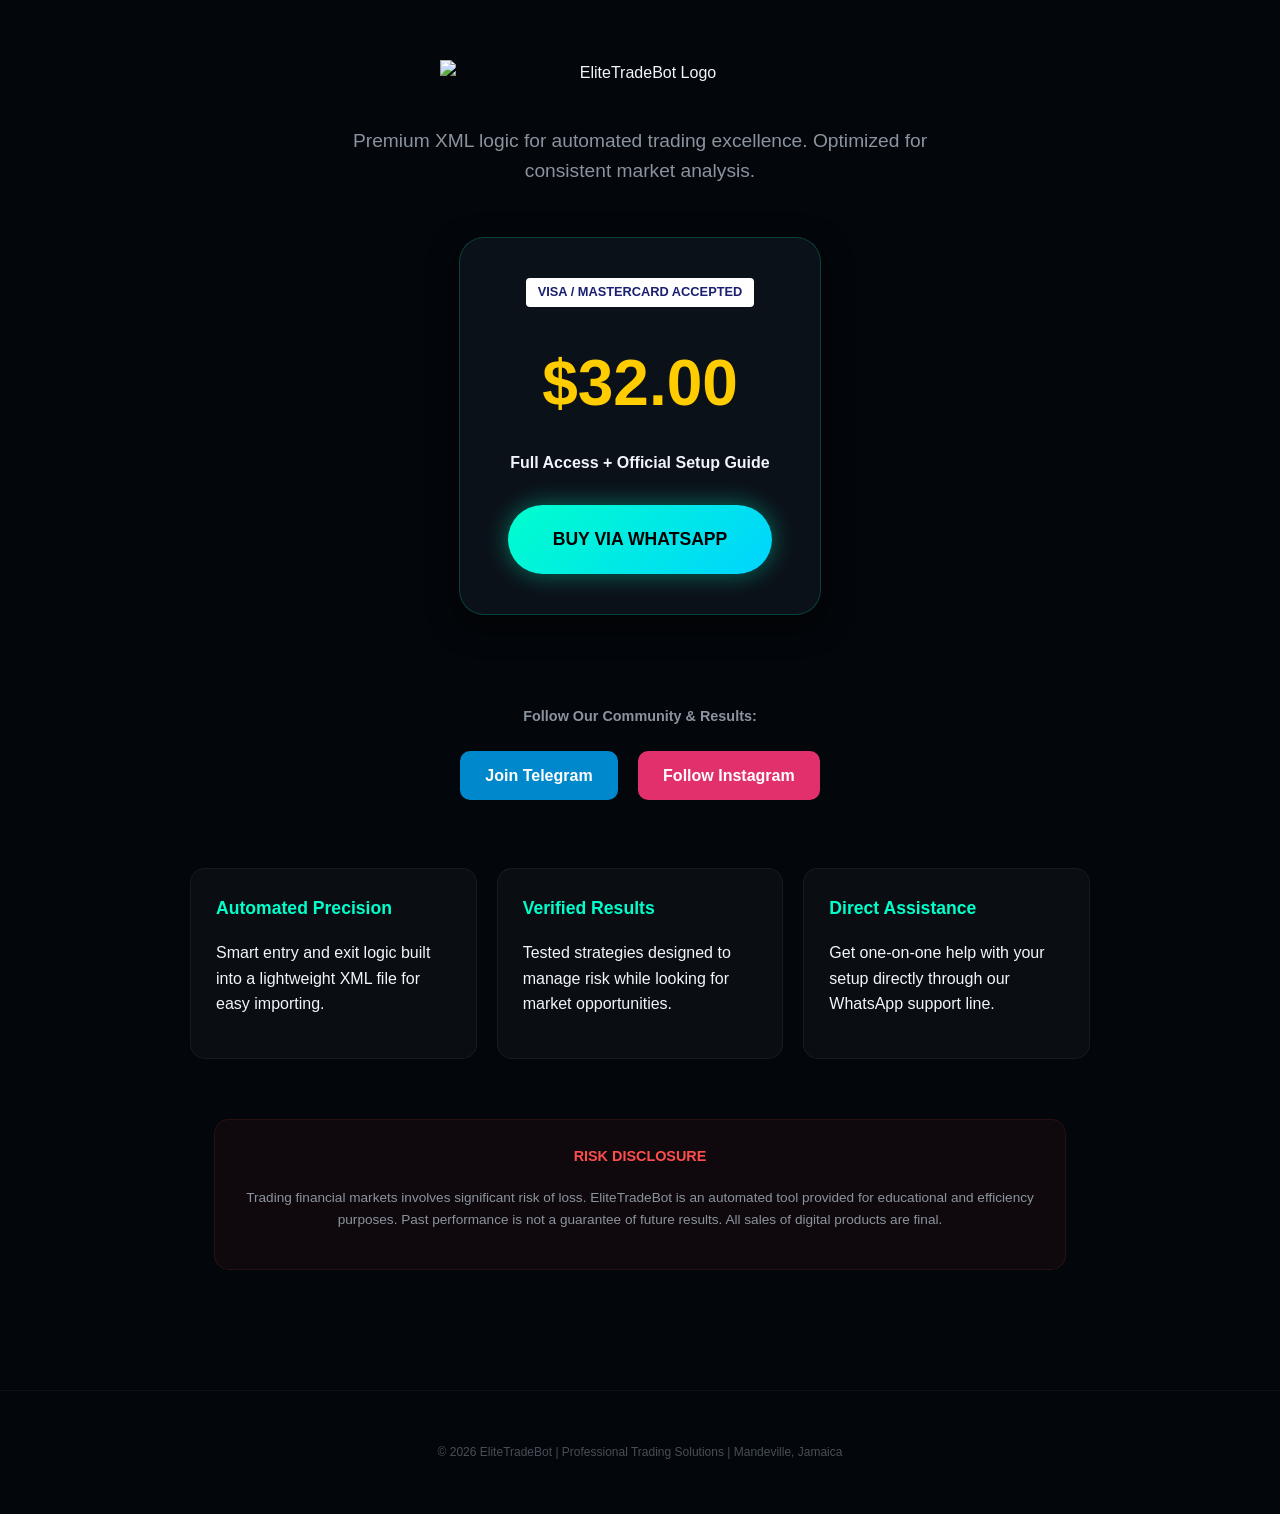
==== index.html @ c14e907a "Add files via upload" ====
<!DOCTYPE html>
<html lang="en">
<head>
    <meta charset="UTF-8">
    <meta name="viewport" content="width=device-width, initial-scale=1.0">
    <title>EliteTradeBot | Official Automated Trading Intelligence</title>
    <style>
        :root {
            --primary: #00ffcc; /* Bright teal from logo */
            --secondary: #ffcc00; /* Gold from logo */
            --bg: #03060a; 
            --card-bg: #0b1118;
            --text: #f0f6fc;
            --text-dim: #8b949e;
            --whatsapp: #25d366;
            --telegram: #0088cc;
            --instagram: #e1306c;
            --danger: #ff4d4d;
        }

        body {
            font-family: 'Inter', -apple-system, sans-serif;
            background-color: var(--bg);
            color: var(--text);
            margin: 0;
            text-align: center;
            line-height: 1.6;
        }

        .container { max-width: 900px; margin: 0 auto; padding: 40px 20px; }

        /* Logo Header */
        .header-logo {
            max-width: 400px;
            width: 90%;
            height: auto;
            margin: 20px auto 40px;
            display: block;
        }

        .hero-desc {
            font-size: 1.2rem;
            color: var(--text-dim);
            max-width: 600px;
            margin: 0 auto 50px;
        }

        /* Price & Action Box */
        .action-card {
            background: var(--card-bg);
            border: 1px solid rgba(0, 255, 204, 0.2);
            padding: 40px 20px;
            border-radius: 25px;
            display: inline-block;
            min-width: 320px;
            margin-bottom: 50px;
            box-shadow: 0 10px 30px rgba(0,0,0,0.5);
        }

        .price-tag {
            font-size: 4rem;
            color: var(--secondary);
            font-weight: 900;
            display: block;
            margin-bottom: 5px;
        }

        .visa-tag {
            background: white;
            color: #1a1f71;
            padding: 4px 12px;
            border-radius: 4px;
            font-weight: 900;
            font-size: 0.8rem;
            margin-bottom: 25px;
            display: inline-block;
        }

        .btn-buy {
            background: linear-gradient(135deg, var(--primary) 0%, #00d4ff 100%);
            color: #000;
            padding: 20px 45px;
            border-radius: 50px;
            text-decoration: none;
            font-weight: 800;
            font-size: 1.1rem;
            text-transform: uppercase;
            box-shadow: 0 0 25px rgba(0, 255, 204, 0.4);
            transition: 0.3s;
            display: inline-block;
        }
        .btn-buy:hover { transform: scale(1.05); box-shadow: 0 0 40px rgba(0, 255, 204, 0.7); }

        /* Socials */
        .social-section { margin: 40px 0; }
        .social-btn {
            display: inline-block;
            margin: 8px;
            padding: 12px 25px;
            border-radius: 10px;
            text-decoration: none;
            color: white;
            font-weight: bold;
            transition: 0.3s;
        }
        .tg { background: var(--telegram); }
        .ig { background: var(--instagram); }
        .social-btn:hover { transform: translateY(-3px); filter: brightness(1.2); }

        /* Features */
        .features-grid {
            display: grid;
            grid-template-columns: repeat(auto-fit, minmax(250px, 1fr));
            gap: 20px;
            margin: 60px 0;
            text-align: left;
        }
        .feature {
            background: rgba(255,255,255,0.03);
            padding: 25px;
            border-radius: 15px;
            border: 1px solid rgba(255,255,255,0.05);
        }
        .feature h3 { color: var(--primary); margin-top: 0; font-size: 1.1rem; }

        /* Legal */
        .disclaimer {
            background: rgba(255, 77, 77, 0.05);
            border: 1px solid rgba(255, 77, 77, 0.1);
            padding: 25px;
            border-radius: 15px;
            font-size: 0.85rem;
            color: var(--text-dim);
            max-width: 800px;
            margin: 0 auto;
        }

        footer { margin-top: 80px; padding: 40px; color: #484f58; border-top: 1px solid rgba(255,255,255,0.05); font-size: 0.75rem; }
    </style>
</head>
<body>

<div class="container">
    <header>
        <!-- Remember to upload your logo file as elitetradebot_logo.png -->
        <img src="elitetradebot_logo.png" alt="EliteTradeBot Logo" class="header-logo">
        <p class="hero-desc">Premium XML logic for automated trading excellence. Optimized for consistent market analysis.</p>
    </header>

    <div class="action-card">
        <div class="visa-tag">VISA / MASTERCARD ACCEPTED</div>
        <span class="price-tag">$32.00</span>
        <p style="margin-bottom: 30px; font-weight: 600;">Full Access + Official Setup Guide</p>
        
        <a href="https://wa.me/18763047407?text=Hello%20EliteTradeBot,%20I%20want%20to%20buy%20the%20Elite%20XML%20Bot%20for%20$32.%20Please%20send%20the%20Visa%20payment%20link." class="btn-buy">
            BUY VIA WHATSAPP
        </a>
    </div>

    <div class="social-section">
        <p style="color: var(--text-dim); margin-bottom: 15px; font-weight: bold; font-size: 0.9rem;">Follow Our Community & Results:</p>
        <a href="https://t.me/elite_TradingBot" class="social-btn tg" target="_blank">Join Telegram</a>
        <a href="https://instagram.com/elite_TradingBot" class="social-btn ig" target="_blank">Follow Instagram</a>
    </div>

    <div class="features-grid">
        <div class="feature">
            <h3>Automated Precision</h3>
            <p>Smart entry and exit logic built into a lightweight XML file for easy importing.</p>
        </div>
        <div class="feature">
            <h3>Verified Results</h3>
            <p>Tested strategies designed to manage risk while looking for market opportunities.</p>
        </div>
        <div class="feature">
            <h3>Direct Assistance</h3>
            <p>Get one-on-one help with your setup directly through our WhatsApp support line.</p>
        </div>
    </div>

    <div class="disclaimer">
        <h4 style="color: var(--danger); margin-top: 0; text-transform: uppercase; font-size: 0.9rem;">Risk Disclosure</h4>
        <p>Trading financial markets involves significant risk of loss. EliteTradeBot is an automated tool provided for educational and efficiency purposes. Past performance is not a guarantee of future results. All sales of digital products are final.</p>
    </div>
</div>

<footer>
    <p>&copy; 2026 EliteTradeBot | Professional Trading Solutions | Mandeville, Jamaica</p>
</footer>

</body>
</html>
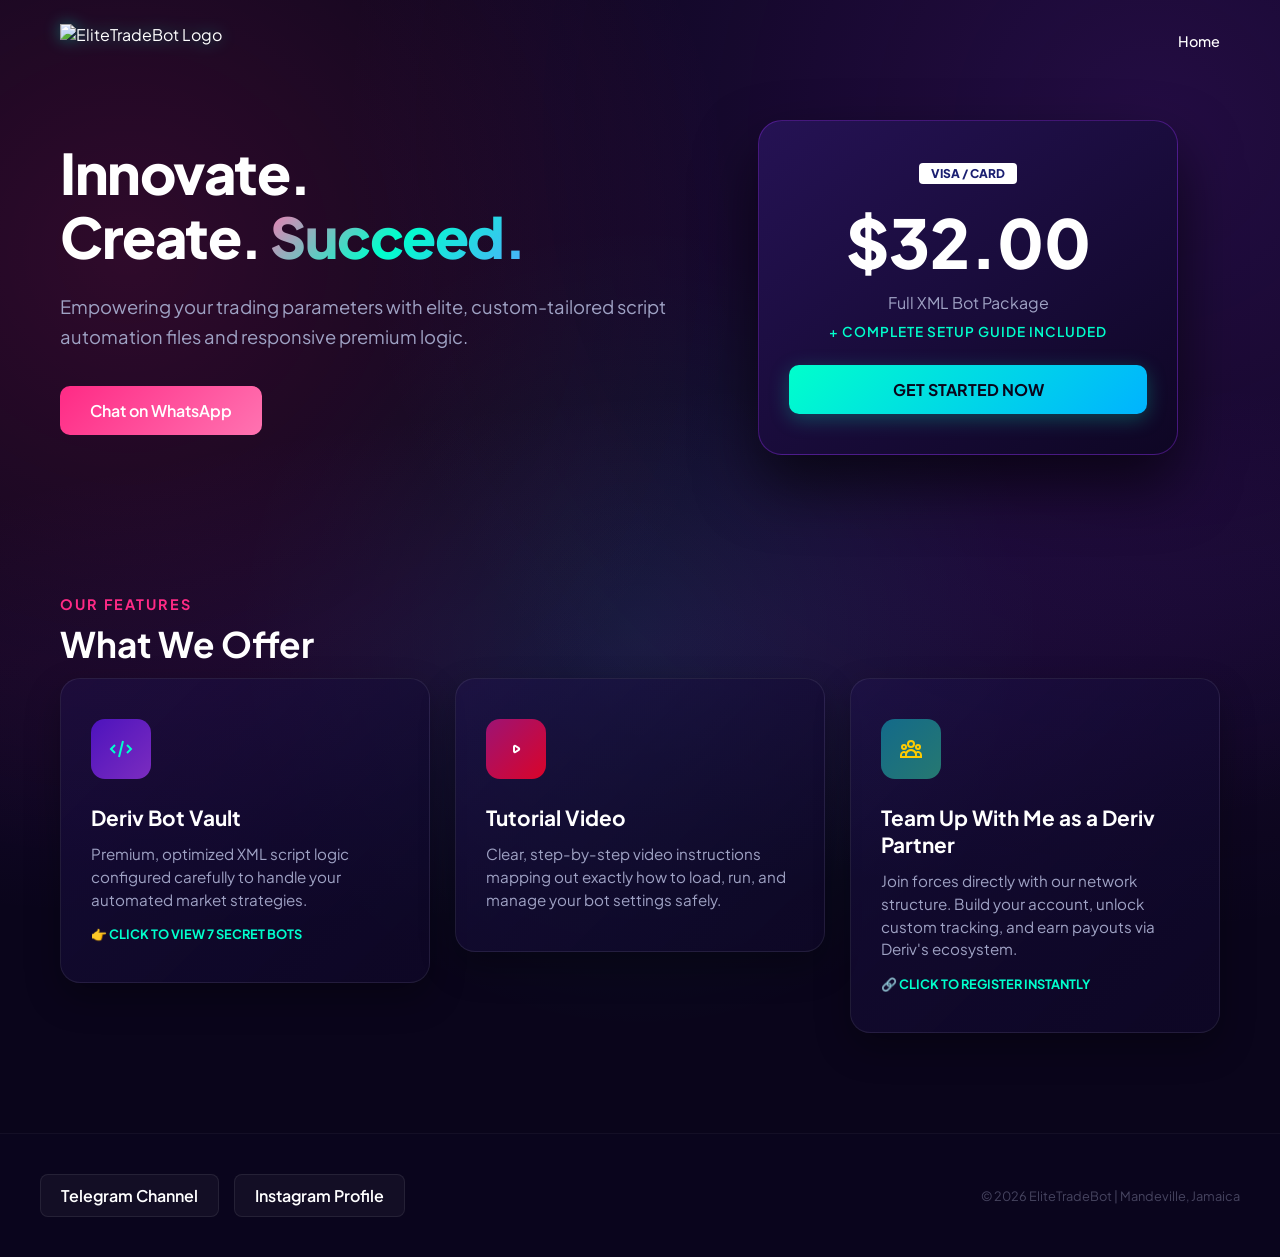
==== commit d1791a58: "Rename index5.html to index.html" ====
--- a/index.html
+++ b/index.html
@@ -3,190 +3,321 @@
 <head>
     <meta charset="UTF-8">
     <meta name="viewport" content="width=device-width, initial-scale=1.0">
-    <title>EliteTradeBot | Official Automated Trading Intelligence</title>
+    <title>EliteTradeBot | Official Store</title>
+    <link rel="preconnect" href="https://fonts.googleapis.com">
+    <link rel="preconnect" href="https://fonts.gstatic.com" crossorigin>
+    <link href="https://fonts.googleapis.com/css2?family=Plus+Jakarta+Sans:wght=400;500;600;700;800&display=swap" rel="stylesheet">
+    
     <style>
         :root {
-            --primary: #00ffcc; /* Bright teal from logo */
-            --secondary: #ffcc00; /* Gold from logo */
-            --bg: #03060a; 
-            --card-bg: #0b1118;
-            --text: #f0f6fc;
-            --text-dim: #8b949e;
-            --whatsapp: #25d366;
-            --telegram: #0088cc;
-            --instagram: #e1306c;
-            --danger: #ff4d4d;
+            --bg-deep: #0a051b;
+            --bg-cosmic: #120931;
+            --text-white: #ffffff;
+            --text-muted: #9fa2c4;
+            --accent-pink: #ff2a85;
+            --accent-purple: #8a2be2;
+            --accent-cyan: #00ffcc;
+            --card-glass: rgba(22, 13, 57, 0.6);
+            --card-border: rgba(255, 255, 255, 0.08);
+        }
+
+        * {
+            box-sizing: border-box;
+            margin: 0;
+            padding: 0;
+            scroll-behavior: smooth;
         }
 
         body {
-            font-family: 'Inter', -apple-system, sans-serif;
-            background-color: var(--bg);
-            color: var(--text);
-            margin: 0;
+            font-family: 'Plus Jakarta Sans', sans-serif;
+            background-color: var(--bg-deep);
+            color: var(--text-white);
+            overflow-x: hidden;
+            position: relative;
+            min-height: 100vh;
+            width: 100%;
+        }
+
+        .cosmic-bg {
+            position: absolute;
+            top: 0;
+            left: 0;
+            width: 100%;
+            height: 100%;
+            background: 
+                radial-gradient(circle at 10% 20%, rgba(255, 42, 133, 0.15) 0%, transparent 40%),
+                radial-gradient(circle at 90% 10%, rgba(138, 43, 226, 0.2) 0%, transparent 50%),
+                radial-gradient(circle at 50% 50%, rgba(0, 255, 204, 0.08) 0%, transparent 45%);
+            z-index: -2;
+        }
+
+        .wave-decorator {
+            position: absolute;
+            width: 200%;
+            height: 600px;
+            background: radial-gradient(ellipse at center, rgba(138, 43, 226, 0.12) 0%, transparent 60%);
+            top: 350px;
+            left: -50%;
+            transform: rotate(-5deg);
+            z-index: -1;
+            pointer-events: none;
+        }
+
+        /* TOP NAVIGATION */
+        .navbar {
+            display: flex;
+            justify-content: space-between;
+            align-items: center;
+            max-width: 1200px;
+            margin: 0 auto;
+            padding: 24px 20px;
+            width: 100%;
+        }
+        .nav-logo-area { display: flex; align-items: center; gap: 10px; }
+        .nav-logo-img { height: 32px; width: auto; filter: drop-shadow(0 0 8px rgba(0, 255, 204, 0.4)); }
+        .nav-links { display: flex; gap: 32px; list-style: none; align-items: center; }
+        .nav-links a { color: var(--text-muted); text-decoration: none; font-size: 0.9rem; font-weight: 500; }
+        .nav-links a.active { color: var(--text-white); }
+
+        /* HERO LAYOUT */
+        .hero-container {
+            max-width: 1200px;
+            margin: 0 auto;
+            padding: 40px 20px 80px 20px;
+            display: grid;
+            grid-template-columns: 1.1fr 0.9fr;
+            align-items: center;
+            gap: 40px;
+            width: 100%;
+        }
+        .hero-text { text-align: left; }
+        .hero-title { font-size: 3.5rem; font-weight: 800; line-height: 1.15; margin-bottom: 24px; letter-spacing: -1.5px; }
+        .gradient-text { background: linear-gradient(135deg, #ff73b1 0%, #00ffcc 50%, #4facfe 100%); -webkit-background-clip: text; -webkit-text-fill-color: transparent; }
+        .hero-subtitle { font-size: 1.15rem; color: var(--text-muted); line-height: 1.6; margin-bottom: 35px; }
+        .hero-buttons { display: flex; gap: 15px; }
+        .btn-primary { background: linear-gradient(135deg, #ff2a85, #ff73b1); color: white; padding: 14px 30px; border-radius: 10px; text-decoration: none; font-weight: 600; text-align: center; }
+        .btn-secondary { background: rgba(255, 255, 255, 0.06); color: white; padding: 14px 30px; border-radius: 10px; text-decoration: none; font-weight: 600; border: 1px solid rgba(255, 255, 255, 0.1); text-align: center; }
+
+        .hero-showcase { display: flex; justify-content: center; align-items: center; width: 100%; }
+        .showcase-pod {
+            background: linear-gradient(145deg, #251254, #0e0624);
+            border: 1px solid rgba(138, 43, 226, 0.4);
+            border-radius: 24px;
+            width: 100%;
+            max-width: 420px;
+            padding: 40px 30px;
             text-align: center;
-            line-height: 1.6;
-        }
-
-        .container { max-width: 900px; margin: 0 auto; padding: 40px 20px; }
-
-        /* Logo Header */
-        .header-logo {
-            max-width: 400px;
-            width: 90%;
-            height: auto;
-            margin: 20px auto 40px;
-            display: block;
-        }
-
-        .hero-desc {
-            font-size: 1.2rem;
-            color: var(--text-dim);
-            max-width: 600px;
-            margin: 0 auto 50px;
-        }
-
-        /* Price & Action Box */
-        .action-card {
-            background: var(--card-bg);
-            border: 1px solid rgba(0, 255, 204, 0.2);
-            padding: 40px 20px;
-            border-radius: 25px;
-            display: inline-block;
-            min-width: 320px;
-            margin-bottom: 50px;
-            box-shadow: 0 10px 30px rgba(0,0,0,0.5);
-        }
-
-        .price-tag {
-            font-size: 4rem;
-            color: var(--secondary);
-            font-weight: 900;
-            display: block;
-            margin-bottom: 5px;
-        }
-
-        .visa-tag {
-            background: white;
-            color: #1a1f71;
-            padding: 4px 12px;
-            border-radius: 4px;
-            font-weight: 900;
-            font-size: 0.8rem;
-            margin-bottom: 25px;
-            display: inline-block;
-        }
-
-        .btn-buy {
-            background: linear-gradient(135deg, var(--primary) 0%, #00d4ff 100%);
-            color: #000;
-            padding: 20px 45px;
-            border-radius: 50px;
-            text-decoration: none;
-            font-weight: 800;
-            font-size: 1.1rem;
-            text-transform: uppercase;
-            box-shadow: 0 0 25px rgba(0, 255, 204, 0.4);
-            transition: 0.3s;
-            display: inline-block;
-        }
-        .btn-buy:hover { transform: scale(1.05); box-shadow: 0 0 40px rgba(0, 255, 204, 0.7); }
-
-        /* Socials */
-        .social-section { margin: 40px 0; }
-        .social-btn {
-            display: inline-block;
-            margin: 8px;
-            padding: 12px 25px;
+            box-shadow: 0 30px 60px rgba(0, 0, 0, 0.6);
+        }
+        .visa-badge { background: #ffffff; color: #1a1f71; display: inline-block; padding: 3px 12px; font-weight: 800; border-radius: 4px; font-size: 0.75rem; margin-bottom: 15px; }
+        .main-price { font-size: 4.2rem; font-weight: 800; color: #ffffff; margin-bottom: 8px; }
+        
+        .btn-pod-cta {
+            background: linear-gradient(135deg, #00ffcc, #00b3ff);
+            color: #0a051b;
+            padding: 14px 30px;
             border-radius: 10px;
             text-decoration: none;
-            color: white;
-            font-weight: bold;
-            transition: 0.3s;
-        }
-        .tg { background: var(--telegram); }
-        .ig { background: var(--instagram); }
-        .social-btn:hover { transform: translateY(-3px); filter: brightness(1.2); }
-
-        /* Features */
-        .features-grid {
-            display: grid;
-            grid-template-columns: repeat(auto-fit, minmax(250px, 1fr));
-            gap: 20px;
-            margin: 60px 0;
-            text-align: left;
-        }
-        .feature {
-            background: rgba(255,255,255,0.03);
-            padding: 25px;
-            border-radius: 15px;
-            border: 1px solid rgba(255,255,255,0.05);
-        }
-        .feature h3 { color: var(--primary); margin-top: 0; font-size: 1.1rem; }
-
-        /* Legal */
-        .disclaimer {
-            background: rgba(255, 77, 77, 0.05);
-            border: 1px solid rgba(255, 77, 77, 0.1);
-            padding: 25px;
-            border-radius: 15px;
-            font-size: 0.85rem;
-            color: var(--text-dim);
-            max-width: 800px;
-            margin: 0 auto;
-        }
-
-        footer { margin-top: 80px; padding: 40px; color: #484f58; border-top: 1px solid rgba(255,255,255,0.05); font-size: 0.75rem; }
+            font-weight: 700;
+            display: block;
+            margin-top: 25px;
+            box-shadow: 0 5px 20px rgba(0, 255, 204, 0.25);
+            transition: transform 0.2s, box-shadow 0.2s;
+        }
+        .btn-pod-cta:hover { transform: translateY(-2px); box-shadow: 0 8px 25px rgba(0, 255, 204, 0.4); }
+
+        /* FEATURE MATRIX */
+        .services-section { max-width: 1200px; margin: 0 auto; padding: 60px 20px 100px 20px; width: 100%; }
+        .section-tag { color: var(--accent-pink); font-size: 0.9rem; font-weight: 700; text-transform: uppercase; letter-spacing: 2px; margin-bottom: 8px; display: block; }
+        .section-title { font-size: 2.2rem; font-weight: 700; margin-bottom: 12px; }
+        .section-subtitle { color: var(--text-muted); font-size: 1rem; margin-bottom: 50px; }
+        .grid-3-col { display: grid; grid-template-columns: repeat(3, 1fr); gap: 25px; align-items: start; }
+
+        .feature-card {
+            background: linear-gradient(135deg, rgba(31, 18, 79, 0.45) 0%, rgba(15, 8, 41, 0.7) 100%);
+            border: 1px solid var(--card-border);
+            border-radius: 20px;
+            padding: 40px 30px;
+            box-shadow: 0 15px 35px rgba(0,0,0,0.3);
+            position: relative;
+            text-decoration: none;
+            color: inherit;
+            display: block;
+        }
+        .clickable-card { cursor: pointer; transition: border-color 0.2s, transform 0.2s; }
+        .clickable-card:hover { border-color: var(--accent-cyan); transform: translateY(-2px); }
+        
+        .icon-box { width: 60px; height: 60px; border-radius: 14px; display: flex; align-items: center; justify-content: center; margin-bottom: 25px; }
+        .ib-1 { background: linear-gradient(135deg, #4d13bd, #7b2cbf); color: #00ffcc; }
+        .ib-2 { background: linear-gradient(135deg, #9d1374, #d90429); color: #ffffff; }
+        .ib-3 { background: linear-gradient(135deg, #136a8a, #267871); color: #ffcc00; }
+
+        .feature-card h3 { font-size: 1.3rem; font-weight: 700; margin-bottom: 12px; text-align: left; }
+        .feature-card p { font-size: 0.95rem; color: var(--text-muted); line-height: 1.5; text-align: left; }
+        .click-hint { display: block; margin-top: 15px; font-size: 0.8rem; font-weight: 700; color: var(--accent-cyan); text-transform: uppercase; text-align: left; }
+
+        /* Expandable Vault Panel */
+        .bots-expansion-panel { display: none; margin-top: 25px; padding-top: 20px; border-top: 1px solid rgba(255, 255, 255, 0.08); }
+        .bot-lock-item { display: flex; justify-content: space-between; align-items: center; background: rgba(10, 5, 27, 0.6); padding: 12px 16px; border-radius: 10px; margin-bottom: 10px; gap: 10px; }
+        .bot-info-title { font-size: 0.9rem; font-weight: 600; text-align: left; }
+        .btn-unlock-bot { background: rgba(0, 255, 204, 0.1); color: var(--accent-cyan); border: 1px solid rgba(0, 255, 204, 0.3); padding: 6px 14px; font-size: 0.8rem; font-weight: 700; border-radius: 6px; cursor: pointer; white-space: nowrap; }
+        .btn-unlock-bot:hover { background: var(--accent-cyan); color: var(--bg-deep); }
+
+        .community-tray { background: rgba(11, 6, 31, 0.8); padding: 40px 20px; text-align: center; border-top: 1px solid rgba(255, 255, 255, 0.04); width: 100%; }
+        .tray-container { max-width: 1200px; margin: 0 auto; display: flex; justify-content: space-between; align-items: center; flex-wrap: wrap; gap: 20px; width: 100%; }
+        .social-links { display: flex; gap: 15px; }
+        .soc-btn { color: white; text-decoration: none; font-weight: 600; padding: 10px 20px; border-radius: 8px; background: rgba(255, 255, 255, 0.04); border: 1px solid rgba(255, 255, 255, 0.08); }
+        .footer-text { color: rgba(159, 162, 196, 0.4); font-size: 0.8rem; }
+
+        @media (max-width: 968px) {
+            .hero-container { grid-template-columns: 1fr; text-align: center; }
+            .hero-text { text-align: center; }
+            .hero-buttons { justify-content: center; }
+            .grid-3-col { grid-template-columns: 1fr; }
+            .nav-links { gap: 15px; }
+        }
     </style>
 </head>
 <body>
 
-<div class="container">
-    <header>
-        <!-- Remember to upload your logo file as elitetradebot_logo.png -->
-        <img src="elitetradebot_logo.png" alt="EliteTradeBot Logo" class="header-logo">
-        <p class="hero-desc">Premium XML logic for automated trading excellence. Optimized for consistent market analysis.</p>
-    </header>
-
-    <div class="action-card">
-        <div class="visa-tag">VISA / MASTERCARD ACCEPTED</div>
-        <span class="price-tag">$32.00</span>
-        <p style="margin-bottom: 30px; font-weight: 600;">Full Access + Official Setup Guide</p>
-        
-        <a href="https://wa.me/18763047407?text=Hello%20EliteTradeBot,%20I%20want%20to%20buy%20the%20Elite%20XML%20Bot%20for%20$32.%20Please%20send%20the%20Visa%20payment%20link." class="btn-buy">
-            BUY VIA WHATSAPP
+<div class="cosmic-bg"></div>
+<div class="wave-decorator"></div>
+
+<nav class="navbar">
+    <div class="nav-logo-area">
+        <img src="logo.png.jpeg" alt="EliteTradeBot Logo" class="nav-logo-img">
+    </div>
+    <ul class="nav-links">
+        <li><a href="#" class="active">Home</a></li>
+    </ul>
+</nav>
+
+<section class="hero-container">
+    <div class="hero-text">
+        <h1 class="hero-title">Innovate.<br>Create. <span class="gradient-text">Succeed.</span></h1>
+        <p class="hero-subtitle">Empowering your trading parameters with elite, custom-tailored script automation files and responsive premium logic.</p>
+        <div class="hero-buttons">
+            <a href="https://wa.me/18763047407?text=Hello,%20I%20want%20to%20get%20started%20with%20EliteTradeBot" class="btn-primary" target="_blank">Chat on WhatsApp</a>
+        </div>
+    </div>
+    
+    <div class="hero-showcase">
+        <div class="showcase-pod">
+            <div class="visa-badge">VISA / CARD</div>
+            <div class="main-price">$32.00</div>
+            <p style="color: var(--text-muted); font-size: 1rem; margin-bottom: 10px;">Full XML Bot Package</p>
+            <p style="color: var(--accent-cyan); font-weight: 600; font-size: 0.85rem; letter-spacing: 1px;">+ COMPLETE SETUP GUIDE INCLUDED</p>
+            <a href="https://wa.me/18763047407?text=Hello,%20I%20want%20to%20get%20started%20with%20EliteTradeBot" target="_blank" class="btn-pod-cta">GET STARTED NOW</a>
+        </div>
+    </div>
+</section>
+
+<section class="services-section">
+    <span class="section-tag">Our Features</span>
+    <h2 class="section-title">What We Offer</h2>
+    
+    <div class="grid-3-col">
+        <div class="feature-card clickable-card" onclick="toggleBotsPanel(event)">
+            <div class="icon-box ib-1">
+                <svg width="24" height="24" fill="none" stroke="currentColor" stroke-width="2" viewBox="0 0 24 24"><path d="M10 20l4-16m4 4l4 4-4 4M6 16l-4-4 4-4"></path></svg>
+            </div>
+            <h3>Deriv Bot Vault</h3>
+            <p>Premium, optimized XML script logic configured carefully to handle your automated market strategies.</p>
+            <span class="click-hint">👉 Click to view 7 Secret Bots</span>
+
+            <div class="bots-expansion-panel" id="botsPanel">
+                <div class="bot-lock-item">
+                    <span class="bot-info-title">🤖 Elite Bot 1: Digit Over Parameter</span>
+                    <button class="btn-unlock-bot" onclick="triggerBotUnlock(event, 1)">Download</button>
+                </div>
+                <div class="bot-lock-item">
+                    <span class="bot-info-title">🤖 Elite Bot 2: Digit Under Parameter</span>
+                    <button class="btn-unlock-bot" onclick="triggerBotUnlock(event, 2)">Download</button>
+                </div>
+                <div class="bot-lock-item">
+                    <span class="bot-info-title">🤖 Elite Bot 3: Accumulator System</span>
+                    <button class="btn-unlock-bot" onclick="triggerBotUnlock(event, 3)">Download</button>
+                </div>
+                <div class="bot-lock-item">
+                    <span class="bot-info-title">🤖 Elite Bot 4: Martingale Pro Engine</span>
+                    <button class="btn-unlock-bot" onclick="triggerBotUnlock(event, 4)">Download</button>
+                </div>
+                <div class="bot-lock-item">
+                    <span class="bot-info-title">🤖 Elite Bot 5: Volatility Max Logic</span>
+                    <button class="btn-unlock-bot" onclick="triggerBotUnlock(event, 5)">Download</button>
+                </div>
+                <div class="bot-lock-item">
+                    <span class="bot-info-title">🤖 Elite Bot 6: Barrier Logic Execution</span>
+                    <button class="btn-unlock-bot" onclick="triggerBotUnlock(event, 6)">Download</button>
+                </div>
+                <div class="bot-lock-item">
+                    <span class="bot-info-title">🤖 Elite Bot 7: High-Speed Trader</span>
+                    <button class="btn-unlock-bot" onclick="triggerBotUnlock(event, 7)">Download</button>
+                </div>
+            </div>
+        </div>
+        
+        <div class="feature-card">
+            <div class="icon-box ib-2">
+                <svg width="24" height="24" fill="none" stroke="currentColor" stroke-width="2" viewBox="0 0 24 24"><path d="M14.752 11.168l-3.197-2.132A1 1 0 0010 9.87v4.263a1 1 0 001.555.832l3.197-2.132a1 1 0 000-1.664z"></path></svg>
+            </div>
+            <h3>Tutorial Video</h3>
+            <p>Clear, step-by-step video instructions mapping out exactly how to load, run, and manage your bot settings safely.</p>
+        </div>
+        
+        <a href="https://partner-tracking.deriv.com/click?a=16463&o=1&c=3&link_id=1" target="_blank" class="feature-card clickable-card">
+            <div class="icon-box ib-3">
+                <svg width="24" height="24" fill="none" stroke="currentColor" stroke-width="2" viewBox="0 0 24 24"><path d="M17 20h5v-2a3 3 0 00-5.356-1.857M17 20H7m10 0v-2c0-.656-.126-1.283-.356-1.857M7 20H2v-2a3 3 0 015.356-1.857M7 20v-2c0-.656.126-1.283.356-1.857m0 0a5.002 5.002 0 019.288 0M15 7a3 3 0 11-6 0 3 3 0 016 0zm6 3a2 2 0 11-4 0 2 2 0 014 0zM7 10a2 2 0 11-4 0 2 2 0 014 0z"></path></svg>
+            </div>
+            <h3>Team Up With Me as a Deriv Partner</h3>
+            <p>Join forces directly with our network structure. Build your account, unlock custom tracking, and earn payouts via Deriv's ecosystem.</p>
+            <span class="click-hint">🔗 Click to Register Instantly</span>
         </a>
     </div>
-
-    <div class="social-section">
-        <p style="color: var(--text-dim); margin-bottom: 15px; font-weight: bold; font-size: 0.9rem;">Follow Our Community & Results:</p>
-        <a href="https://t.me/elite_TradingBot" class="social-btn tg" target="_blank">Join Telegram</a>
-        <a href="https://instagram.com/elite_TradingBot" class="social-btn ig" target="_blank">Follow Instagram</a>
-    </div>
-
-    <div class="features-grid">
-        <div class="feature">
-            <h3>Automated Precision</h3>
-            <p>Smart entry and exit logic built into a lightweight XML file for easy importing.</p>
-        </div>
-        <div class="feature">
-            <h3>Verified Results</h3>
-            <p>Tested strategies designed to manage risk while looking for market opportunities.</p>
-        </div>
-        <div class="feature">
-            <h3>Direct Assistance</h3>
-            <p>Get one-on-one help with your setup directly through our WhatsApp support line.</p>
-        </div>
-    </div>
-
-    <div class="disclaimer">
-        <h4 style="color: var(--danger); margin-top: 0; text-transform: uppercase; font-size: 0.9rem;">Risk Disclosure</h4>
-        <p>Trading financial markets involves significant risk of loss. EliteTradeBot is an automated tool provided for educational and efficiency purposes. Past performance is not a guarantee of future results. All sales of digital products are final.</p>
-    </div>
-</div>
-
-<footer>
-    <p>&copy; 2026 EliteTradeBot | Professional Trading Solutions | Mandeville, Jamaica</p>
+</section>
+
+<footer class="community-tray">
+    <div class="tray-container">
+        <div class="social-links">
+            <a href="https://t.me/elite_TradingBot" target="_blank" class="soc-btn">Telegram Channel</a>
+            <a href="https://instagram.com/elite_TradingBot" target="_blank" class="soc-btn">Instagram Profile</a>
+        </div>
+        <p class="footer-text">&copy; 2026 EliteTradeBot | Mandeville, Jamaica</p>
+    </div>
 </footer>
+
+<script>
+    // File target references for forced automatic downloads
+    const BOT_DOWNLOAD_LINKS = {
+        1: "elite-bot1-digit-over.xml",
+        2: "elite-bot2-digit-under.xml",
+        3: "elite-bot3-accumulator.xml",
+        4: "elite-bot4-martingale-pro.xml",
+        5: "elite-bot5-volatility-max.xml",
+        6: "elite-bot6-barrier-logic.xml",
+        7: "elite-bot7-speed-trader.xml"
+    };
+
+    function toggleBotsPanel(event) {
+        if (event.target.tagName === 'BUTTON' || event.target.closest('.bots-expansion-panel')) return;
+        
+        var panel = document.getElementById('botsPanel');
+        panel.style.display = (panel.style.display === 'block') ? 'none' : 'block';
+    }
+
+    // Direct download trigger without prompt verification
+    function triggerBotUnlock(event, botId) {
+        event.stopPropagation();
+        
+        const fileUrl = BOT_DOWNLOAD_LINKS[botId];
+        const link = document.createElement('a');
+        link.href = fileUrl;
+        link.setAttribute('download', fileUrl);
+        document.body.appendChild(link);
+        link.click();
+        document.body.removeChild(link);
+    }
+</script>
 
 </body>
 </html>
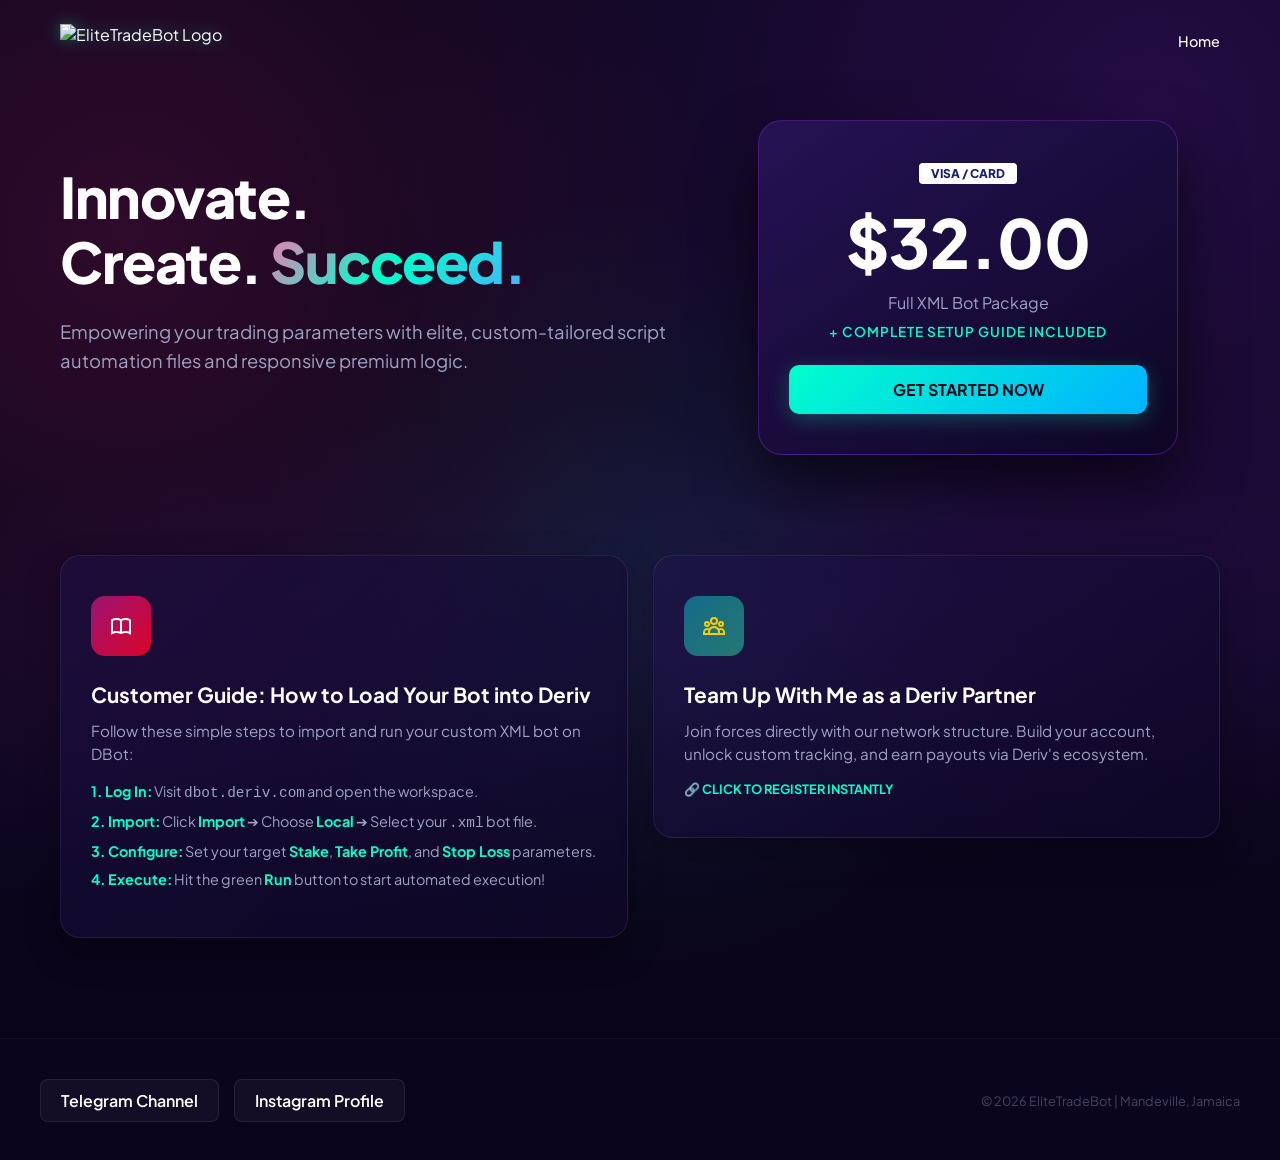
==== commit f5111d81: "Rename index2.html to index.html" ====
--- a/index.html
+++ b/index.html
@@ -94,9 +94,6 @@
         .hero-title { font-size: 3.5rem; font-weight: 800; line-height: 1.15; margin-bottom: 24px; letter-spacing: -1.5px; }
         .gradient-text { background: linear-gradient(135deg, #ff73b1 0%, #00ffcc 50%, #4facfe 100%); -webkit-background-clip: text; -webkit-text-fill-color: transparent; }
         .hero-subtitle { font-size: 1.15rem; color: var(--text-muted); line-height: 1.6; margin-bottom: 35px; }
-        .hero-buttons { display: flex; gap: 15px; }
-        .btn-primary { background: linear-gradient(135deg, #ff2a85, #ff73b1); color: white; padding: 14px 30px; border-radius: 10px; text-decoration: none; font-weight: 600; text-align: center; }
-        .btn-secondary { background: rgba(255, 255, 255, 0.06); color: white; padding: 14px 30px; border-radius: 10px; text-decoration: none; font-weight: 600; border: 1px solid rgba(255, 255, 255, 0.1); text-align: center; }
 
         .hero-showcase { display: flex; justify-content: center; align-items: center; width: 100%; }
         .showcase-pod {
@@ -127,11 +124,8 @@
         .btn-pod-cta:hover { transform: translateY(-2px); box-shadow: 0 8px 25px rgba(0, 255, 204, 0.4); }
 
         /* FEATURE MATRIX */
-        .services-section { max-width: 1200px; margin: 0 auto; padding: 60px 20px 100px 20px; width: 100%; }
-        .section-tag { color: var(--accent-pink); font-size: 0.9rem; font-weight: 700; text-transform: uppercase; letter-spacing: 2px; margin-bottom: 8px; display: block; }
-        .section-title { font-size: 2.2rem; font-weight: 700; margin-bottom: 12px; }
-        .section-subtitle { color: var(--text-muted); font-size: 1rem; margin-bottom: 50px; }
-        .grid-3-col { display: grid; grid-template-columns: repeat(3, 1fr); gap: 25px; align-items: start; }
+        .services-section { max-width: 1200px; margin: 0 auto; padding: 20px 20px 100px 20px; width: 100%; }
+        .grid-2-col { display: grid; grid-template-columns: repeat(2, 1fr); gap: 25px; align-items: start; }
 
         .feature-card {
             background: linear-gradient(135deg, rgba(31, 18, 79, 0.45) 0%, rgba(15, 8, 41, 0.7) 100%);
@@ -148,20 +142,29 @@
         .clickable-card:hover { border-color: var(--accent-cyan); transform: translateY(-2px); }
         
         .icon-box { width: 60px; height: 60px; border-radius: 14px; display: flex; align-items: center; justify-content: center; margin-bottom: 25px; }
-        .ib-1 { background: linear-gradient(135deg, #4d13bd, #7b2cbf); color: #00ffcc; }
         .ib-2 { background: linear-gradient(135deg, #9d1374, #d90429); color: #ffffff; }
         .ib-3 { background: linear-gradient(135deg, #136a8a, #267871); color: #ffcc00; }
 
         .feature-card h3 { font-size: 1.3rem; font-weight: 700; margin-bottom: 12px; text-align: left; }
         .feature-card p { font-size: 0.95rem; color: var(--text-muted); line-height: 1.5; text-align: left; }
+        
+        /* Step-by-Step Guide List styling */
+        .guide-steps {
+            list-style: none;
+            margin-top: 15px;
+            text-align: left;
+        }
+        .guide-steps li {
+            font-size: 0.9rem;
+            color: var(--text-muted);
+            margin-bottom: 8px;
+            line-height: 1.4;
+        }
+        .guide-steps strong {
+            color: var(--accent-cyan);
+        }
+
         .click-hint { display: block; margin-top: 15px; font-size: 0.8rem; font-weight: 700; color: var(--accent-cyan); text-transform: uppercase; text-align: left; }
-
-        /* Expandable Vault Panel */
-        .bots-expansion-panel { display: none; margin-top: 25px; padding-top: 20px; border-top: 1px solid rgba(255, 255, 255, 0.08); }
-        .bot-lock-item { display: flex; justify-content: space-between; align-items: center; background: rgba(10, 5, 27, 0.6); padding: 12px 16px; border-radius: 10px; margin-bottom: 10px; gap: 10px; }
-        .bot-info-title { font-size: 0.9rem; font-weight: 600; text-align: left; }
-        .btn-unlock-bot { background: rgba(0, 255, 204, 0.1); color: var(--accent-cyan); border: 1px solid rgba(0, 255, 204, 0.3); padding: 6px 14px; font-size: 0.8rem; font-weight: 700; border-radius: 6px; cursor: pointer; white-space: nowrap; }
-        .btn-unlock-bot:hover { background: var(--accent-cyan); color: var(--bg-deep); }
 
         .community-tray { background: rgba(11, 6, 31, 0.8); padding: 40px 20px; text-align: center; border-top: 1px solid rgba(255, 255, 255, 0.04); width: 100%; }
         .tray-container { max-width: 1200px; margin: 0 auto; display: flex; justify-content: space-between; align-items: center; flex-wrap: wrap; gap: 20px; width: 100%; }
@@ -172,8 +175,7 @@
         @media (max-width: 968px) {
             .hero-container { grid-template-columns: 1fr; text-align: center; }
             .hero-text { text-align: center; }
-            .hero-buttons { justify-content: center; }
-            .grid-3-col { grid-template-columns: 1fr; }
+            .grid-2-col { grid-template-columns: 1fr; }
             .nav-links { gap: 15px; }
         }
     </style>
@@ -196,9 +198,6 @@
     <div class="hero-text">
         <h1 class="hero-title">Innovate.<br>Create. <span class="gradient-text">Succeed.</span></h1>
         <p class="hero-subtitle">Empowering your trading parameters with elite, custom-tailored script automation files and responsive premium logic.</p>
-        <div class="hero-buttons">
-            <a href="https://wa.me/18763047407?text=Hello,%20I%20want%20to%20get%20started%20with%20EliteTradeBot" class="btn-primary" target="_blank">Chat on WhatsApp</a>
-        </div>
     </div>
     
     <div class="hero-showcase">
@@ -213,56 +212,19 @@
 </section>
 
 <section class="services-section">
-    <span class="section-tag">Our Features</span>
-    <h2 class="section-title">What We Offer</h2>
-    
-    <div class="grid-3-col">
-        <div class="feature-card clickable-card" onclick="toggleBotsPanel(event)">
-            <div class="icon-box ib-1">
-                <svg width="24" height="24" fill="none" stroke="currentColor" stroke-width="2" viewBox="0 0 24 24"><path d="M10 20l4-16m4 4l4 4-4 4M6 16l-4-4 4-4"></path></svg>
-            </div>
-            <h3>Deriv Bot Vault</h3>
-            <p>Premium, optimized XML script logic configured carefully to handle your automated market strategies.</p>
-            <span class="click-hint">👉 Click to view 7 Secret Bots</span>
-
-            <div class="bots-expansion-panel" id="botsPanel">
-                <div class="bot-lock-item">
-                    <span class="bot-info-title">🤖 Elite Bot 1: Digit Over Parameter</span>
-                    <button class="btn-unlock-bot" onclick="triggerBotUnlock(event, 1)">Download</button>
-                </div>
-                <div class="bot-lock-item">
-                    <span class="bot-info-title">🤖 Elite Bot 2: Digit Under Parameter</span>
-                    <button class="btn-unlock-bot" onclick="triggerBotUnlock(event, 2)">Download</button>
-                </div>
-                <div class="bot-lock-item">
-                    <span class="bot-info-title">🤖 Elite Bot 3: Accumulator System</span>
-                    <button class="btn-unlock-bot" onclick="triggerBotUnlock(event, 3)">Download</button>
-                </div>
-                <div class="bot-lock-item">
-                    <span class="bot-info-title">🤖 Elite Bot 4: Martingale Pro Engine</span>
-                    <button class="btn-unlock-bot" onclick="triggerBotUnlock(event, 4)">Download</button>
-                </div>
-                <div class="bot-lock-item">
-                    <span class="bot-info-title">🤖 Elite Bot 5: Volatility Max Logic</span>
-                    <button class="btn-unlock-bot" onclick="triggerBotUnlock(event, 5)">Download</button>
-                </div>
-                <div class="bot-lock-item">
-                    <span class="bot-info-title">🤖 Elite Bot 6: Barrier Logic Execution</span>
-                    <button class="btn-unlock-bot" onclick="triggerBotUnlock(event, 6)">Download</button>
-                </div>
-                <div class="bot-lock-item">
-                    <span class="bot-info-title">🤖 Elite Bot 7: High-Speed Trader</span>
-                    <button class="btn-unlock-bot" onclick="triggerBotUnlock(event, 7)">Download</button>
-                </div>
-            </div>
-        </div>
-        
+    <div class="grid-2-col">
         <div class="feature-card">
             <div class="icon-box ib-2">
-                <svg width="24" height="24" fill="none" stroke="currentColor" stroke-width="2" viewBox="0 0 24 24"><path d="M14.752 11.168l-3.197-2.132A1 1 0 0010 9.87v4.263a1 1 0 001.555.832l3.197-2.132a1 1 0 000-1.664z"></path></svg>
+                <svg width="24" height="24" fill="none" stroke="currentColor" stroke-width="2" viewBox="0 0 24 24"><path d="M12 6.253v13m0-13C10.832 5.477 9.246 5 7.5 5S4.168 5.477 3 6.253v13C4.168 18.477 5.754 18 7.5 18s3.332.477 4.5 1.253m0-13C13.168 5.477 14.754 5 16.5 5c1.747 0 3.332.477 4.5 1.253v13C19.832 18.477 18.247 18 16.5 18c-1.746 0-3.332.477-4.5 1.253"></path></svg>
             </div>
-            <h3>Tutorial Video</h3>
-            <p>Clear, step-by-step video instructions mapping out exactly how to load, run, and manage your bot settings safely.</p>
+            <h3>Customer Guide: How to Load Your Bot into Deriv</h3>
+            <p>Follow these simple steps to import and run your custom XML bot on DBot:</p>
+            <ul class="guide-steps">
+                <li><strong>1. Log In:</strong> Visit <code>dbot.deriv.com</code> and open the workspace.</li>
+                <li><strong>2. Import:</strong> Click <strong>Import</strong> ➔ Choose <strong>Local</strong> ➔ Select your <code>.xml</code> bot file.</li>
+                <li><strong>3. Configure:</strong> Set your target <strong>Stake</strong>, <strong>Take Profit</strong>, and <strong>Stop Loss</strong> parameters.</li>
+                <li><strong>4. Execute:</strong> Hit the green <strong>Run</strong> button to start automated execution!</li>
+            </ul>
         </div>
         
         <a href="https://partner-tracking.deriv.com/click?a=16463&o=1&c=3&link_id=1" target="_blank" class="feature-card clickable-card">
@@ -286,38 +248,5 @@
     </div>
 </footer>
 
-<script>
-    // File target references for forced automatic downloads
-    const BOT_DOWNLOAD_LINKS = {
-        1: "elite-bot1-digit-over.xml",
-        2: "elite-bot2-digit-under.xml",
-        3: "elite-bot3-accumulator.xml",
-        4: "elite-bot4-martingale-pro.xml",
-        5: "elite-bot5-volatility-max.xml",
-        6: "elite-bot6-barrier-logic.xml",
-        7: "elite-bot7-speed-trader.xml"
-    };
-
-    function toggleBotsPanel(event) {
-        if (event.target.tagName === 'BUTTON' || event.target.closest('.bots-expansion-panel')) return;
-        
-        var panel = document.getElementById('botsPanel');
-        panel.style.display = (panel.style.display === 'block') ? 'none' : 'block';
-    }
-
-    // Direct download trigger without prompt verification
-    function triggerBotUnlock(event, botId) {
-        event.stopPropagation();
-        
-        const fileUrl = BOT_DOWNLOAD_LINKS[botId];
-        const link = document.createElement('a');
-        link.href = fileUrl;
-        link.setAttribute('download', fileUrl);
-        document.body.appendChild(link);
-        link.click();
-        document.body.removeChild(link);
-    }
-</script>
-
 </body>
 </html>
